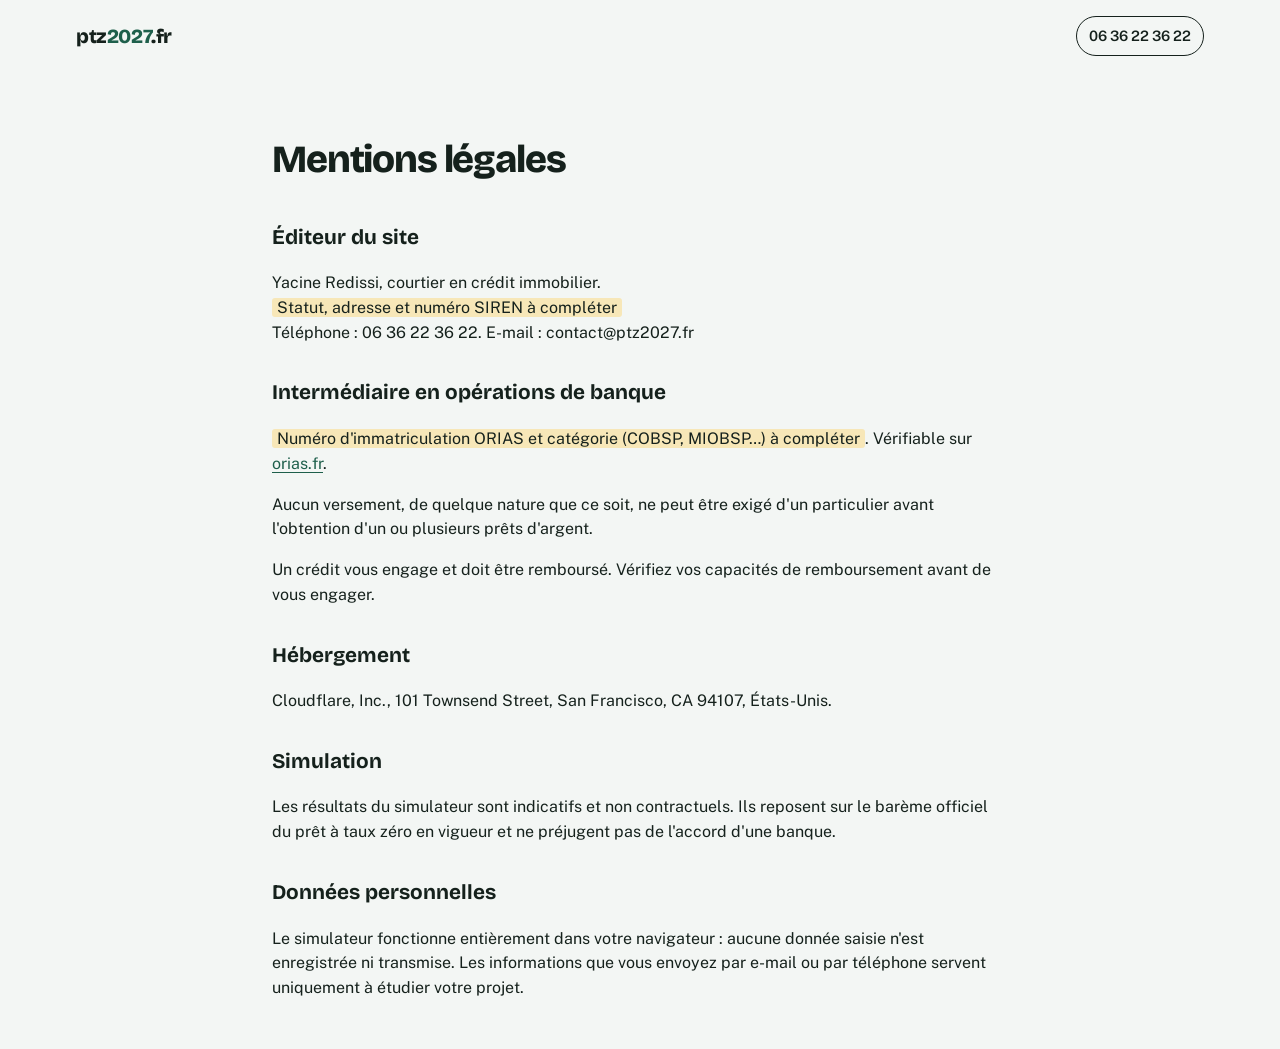
==== mentions-legales.html @ 35738013 "Simulateur PTZ : première version Barème officiel 2026 (offres depuis avril 2025, dispositif jusqu'a" ====
<!doctype html>
<html lang="fr">
<head>
  <meta charset="utf-8">
  <meta name="viewport" content="width=device-width, initial-scale=1">
  <title>Mentions légales | ptz2027.fr</title>
  <meta name="robots" content="noindex">
  <link rel="preconnect" href="https://fonts.googleapis.com">
  <link rel="preconnect" href="https://fonts.gstatic.com" crossorigin>
  <link href="https://fonts.googleapis.com/css2?family=Bricolage+Grotesque:opsz,wght@12..96,700;12..96,800&family=Public+Sans:wght@400;600&display=swap" rel="stylesheet">
  <link rel="stylesheet" href="styles.css">
</head>
<body>
  <header class="site-header">
    <a class="brand" href="/">ptz<span>2027</span>.fr</a>
    <a class="header-call" href="tel:+33636223622">06 36 22 36 22</a>
  </header>
  <main class="legal">
    <h1>Mentions légales</h1>

    <h2>Éditeur du site</h2>
    <p>Yacine Redissi, courtier en crédit immobilier.<br>
    <span class="todo">Statut, adresse et numéro SIREN à compléter</span><br>
    Téléphone : 06 36 22 36 22. E-mail : contact@ptz2027.fr</p>

    <h2>Intermédiaire en opérations de banque</h2>
    <p><span class="todo">Numéro d'immatriculation ORIAS et catégorie (COBSP, MIOBSP…) à compléter</span>. Vérifiable sur <a href="https://www.orias.fr" target="_blank" rel="noopener">orias.fr</a>.</p>
    <p>Aucun versement, de quelque nature que ce soit, ne peut être exigé d'un particulier avant l'obtention d'un ou plusieurs prêts d'argent.</p>
    <p>Un crédit vous engage et doit être remboursé. Vérifiez vos capacités de remboursement avant de vous engager.</p>

    <h2>Hébergement</h2>
    <p>Cloudflare, Inc., 101 Townsend Street, San Francisco, CA 94107, États-Unis.</p>

    <h2>Simulation</h2>
    <p>Les résultats du simulateur sont indicatifs et non contractuels. Ils reposent sur le barème officiel du prêt à taux zéro en vigueur et ne préjugent pas de l'accord d'une banque.</p>

    <h2>Données personnelles</h2>
    <p>Le simulateur fonctionne entièrement dans votre navigateur : aucune donnée saisie n'est enregistrée ni transmise. Les informations que vous envoyez par e-mail ou par téléphone servent uniquement à étudier votre projet.</p>
  </main>
</body>
</html>
---- styles.css ----
:root {
  --paper: #F3F6F4;
  --surface: #FFFFFF;
  --ink: #15211C;
  --muted: #55655D;
  --line: #CAD6D0;
  --green: #1E5F4B;
  --green-deep: #134335;
  --green-soft: #DDE9E3;
  --amber: #E9B949;
  --amber-soft: #F7E7B8;
  --danger: #A33A2A;

  --display: "Bricolage Grotesque", "Arial Narrow", sans-serif;
  --text: "Public Sans", system-ui, sans-serif;

  --s1: 0.25rem; --s2: 0.5rem; --s3: 0.75rem; --s4: 1rem;
  --s5: 1.5rem; --s6: 2rem; --s7: 3rem; --s8: 4.5rem;
  --radius-s: 6px;
  --radius-l: 18px;
}

* { box-sizing: border-box; }

html { -webkit-text-size-adjust: 100%; }

body {
  margin: 0;
  background: var(--paper);
  color: var(--ink);
  font-family: var(--text);
  font-size: 1rem;
  line-height: 1.55;
}

a { color: var(--green); text-underline-offset: 0.18em; }
a:hover { color: var(--green-deep); }

:focus-visible { outline: 3px solid var(--amber); outline-offset: 2px; }

/* En-tête */
.site-header {
  display: flex;
  justify-content: space-between;
  align-items: center;
  max-width: 1160px;
  margin: 0 auto;
  padding: var(--s4) var(--s4);
}
.brand {
  font-family: var(--display);
  font-weight: 800;
  font-size: 1.25rem;
  letter-spacing: -0.02em;
  color: var(--ink);
  text-decoration: none;
}
.brand span { color: var(--green); }
.header-call {
  font-weight: 600;
  text-decoration: none;
  color: var(--ink);
  padding: var(--s2) var(--s3);
  border: 1.5px solid var(--ink);
  border-radius: 999px;
  font-size: 0.9rem;
}
.header-call:hover { background: var(--ink); color: var(--paper); }

main { max-width: 1160px; margin: 0 auto; padding: 0 var(--s4); }

/* Intro */
.intro { padding: var(--s6) 0 var(--s6); max-width: 46rem; }
.intro h1 {
  font-family: var(--display);
  font-weight: 800;
  font-size: clamp(2.3rem, 6vw, 4.2rem);
  line-height: 0.98;
  letter-spacing: -0.035em;
  margin: 0 0 var(--s4);
}
.lede { font-size: 1.15rem; color: var(--muted); margin: 0; max-width: 38rem; }

/* Simulateur */
.sim {
  display: grid;
  grid-template-columns: minmax(0, 1fr) minmax(0, 26rem);
  gap: var(--s6);
  align-items: start;
}

.sim-form fieldset {
  border: 0;
  margin: 0 0 var(--s6);
  padding: 0;
}
.sim-form legend {
  font-family: var(--display);
  font-weight: 700;
  font-size: 1.45rem;
  letter-spacing: -0.02em;
  display: flex;
  align-items: center;
  gap: var(--s3);
  margin-bottom: var(--s4);
  padding: 0;
}
.step {
  display: inline-grid;
  place-items: center;
  width: 2rem; height: 2rem;
  border-radius: 50%;
  background: var(--ink);
  color: var(--paper);
  font-size: 1rem;
}

.field { margin-bottom: var(--s5); }
.field > label, .field > .label {
  display: block;
  font-weight: 600;
  margin-bottom: var(--s2);
}
.hint { margin: var(--s2) 0 0; font-size: 0.875rem; color: var(--muted); max-width: 36rem; }

select, .money input, .stepper input {
  font: inherit;
  color: var(--ink);
  background: var(--surface);
  border: 1.5px solid var(--line);
  border-radius: var(--radius-s);
}
select {
  width: 100%;
  padding: var(--s3) 2.5rem var(--s3) var(--s3);
  appearance: none;
  background-image: url("data:image/svg+xml,%3Csvg xmlns='http://www.w3.org/2000/svg' width='12' height='8' viewBox='0 0 12 8'%3E%3Cpath d='M1 1l5 5 5-5' fill='none' stroke='%2315211C' stroke-width='2'/%3E%3C/svg%3E");
  background-repeat: no-repeat;
  background-position: right 1rem center;
}
select:hover, .money input:hover, .stepper input:hover { border-color: var(--muted); }

.money { position: relative; max-width: 18rem; }
.money input {
  width: 100%;
  padding: var(--s3) 2.4rem var(--s3) var(--s3);
  font-size: 1.15rem;
  font-weight: 600;
  font-variant-numeric: tabular-nums;
}
.money span {
  position: absolute; right: var(--s3); top: 50%;
  transform: translateY(-50%);
  color: var(--muted); font-weight: 600;
}

/* Choix du type de logement */
.choices {
  display: grid;
  grid-template-columns: repeat(2, minmax(0, 1fr));
  gap: var(--s2);
}
.choice { cursor: pointer; }
.choice input, .toggle input { position: absolute; opacity: 0; pointer-events: none; }
.choice span {
  display: block;
  height: 100%;
  padding: var(--s3) var(--s4);
  background: var(--surface);
  border: 1.5px solid var(--line);
  border-radius: var(--radius-s);
}
.choice strong { display: block; font-weight: 600; }
.choice small { color: var(--muted); font-size: 0.85rem; }
.choice:hover span { border-color: var(--muted); }
.choice input:checked + span {
  border-color: var(--green);
  background: var(--green-soft);
  box-shadow: inset 0 0 0 1px var(--green);
}
.choice input:focus-visible + span, .toggle input:focus-visible + span {
  outline: 3px solid var(--amber); outline-offset: 2px;
}

.toggle { display: inline-flex; border: 1.5px solid var(--line); border-radius: 999px; padding: 3px; background: var(--surface); }
.toggle label { cursor: pointer; }
.toggle span { display: block; padding: var(--s1) var(--s5); border-radius: 999px; font-weight: 600; }
.toggle input:checked + span { background: var(--ink); color: var(--paper); }

.stepper { display: inline-flex; align-items: stretch; }
.stepper button {
  font: inherit; font-size: 1.3rem; font-weight: 600;
  width: 2.8rem;
  background: var(--surface);
  border: 1.5px solid var(--line);
  color: var(--ink);
  cursor: pointer;
}
.stepper button:first-child { border-radius: var(--radius-s) 0 0 var(--radius-s); }
.stepper button:last-child { border-radius: 0 var(--radius-s) var(--radius-s) 0; }
.stepper button:hover { background: var(--green-soft); }
.stepper input {
  width: 4rem; text-align: center;
  border-radius: 0; border-left: 0; border-right: 0;
  font-size: 1.15rem; font-weight: 600;
  -moz-appearance: textfield;
}
.stepper input::-webkit-outer-spin-button,
.stepper input::-webkit-inner-spin-button { -webkit-appearance: none; margin: 0; }

.advanced { border-top: 1.5px solid var(--line); padding-top: var(--s4); margin-bottom: var(--s6); }
.advanced summary { cursor: pointer; font-weight: 600; color: var(--green); margin-bottom: var(--s4); }

/* Résultat */
.result {
  position: sticky;
  top: var(--s4);
  background: var(--green-deep);
  color: #EEF4F1;
  border-radius: var(--radius-l);
  padding: var(--s5);
}
.result-label { margin: 0; font-weight: 600; color: #B9CEC5; }
.amount {
  font-family: var(--display);
  font-weight: 800;
  font-size: clamp(3rem, 8vw, 4.4rem);
  line-height: 1;
  letter-spacing: -0.04em;
  margin: var(--s2) 0 var(--s2);
  font-variant-numeric: tabular-nums;
  color: #FFFFFF;
}
.result-sub { margin: 0 0 var(--s5); color: #B9CEC5; font-size: 0.95rem; }

/* Frise de remboursement : une case par année */
.timeline { margin-bottom: var(--s5); }
.timeline-bar {
  display: grid;
  grid-auto-flow: column;
  grid-auto-columns: 1fr;
  gap: 3px;
  height: 2.6rem;
}
.timeline-bar i {
  display: block;
  border-radius: 3px;
  background: #6FA28E;
  transform-origin: bottom;
}
.timeline-bar i.d { background: var(--amber); }
.timeline-bar i.off { background: rgba(255,255,255,0.08); }
.timeline-bar.animate i { animation: grow 420ms cubic-bezier(.2,.8,.2,1) both; }
@keyframes grow { from { transform: scaleY(0.15); opacity: 0.4; } to { transform: none; opacity: 1; } }
.timeline-legend { display: flex; gap: var(--s4); margin-top: var(--s2); font-size: 0.8rem; color: #B9CEC5; flex-wrap: wrap; }
.lg::before { content: ""; display: inline-block; width: 0.7rem; height: 0.7rem; border-radius: 2px; margin-right: 0.4rem; vertical-align: -0.05rem; }
.lg-differe::before { background: var(--amber); }
.lg-remb::before { background: #6FA28E; }

.facts {
  display: grid;
  grid-template-columns: 1fr 1fr;
  gap: var(--s3) var(--s4);
  margin: 0 0 var(--s4);
  padding-top: var(--s4);
  border-top: 1px solid rgba(255,255,255,0.15);
}
.facts dt { font-size: 0.82rem; color: #B9CEC5; }
.facts dd { margin: 0; font-weight: 600; font-size: 1.1rem; font-variant-numeric: tabular-nums; }
.note { font-size: 0.85rem; color: #B9CEC5; margin: 0; }
.note:empty { display: none; }

.reasons { margin: var(--s3) 0 var(--s4); padding-left: 1.1rem; }
.reasons li { margin-bottom: var(--s2); }

.cta {
  margin-top: var(--s5);
  padding-top: var(--s5);
  border-top: 1px solid rgba(255,255,255,0.15);
}
.cta p { margin: 0 0 var(--s4); font-size: 0.95rem; }
.btn {
  display: block;
  text-align: center;
  font-weight: 600;
  text-decoration: none;
  padding: var(--s3) var(--s4);
  border-radius: 999px;
  background: var(--amber);
  color: var(--ink);
  margin-bottom: var(--s2);
}
.btn:hover { background: #F2CB66; color: var(--ink); }
.btn-ghost { background: transparent; color: #EEF4F1; border: 1.5px solid rgba(255,255,255,0.4); }
.btn-ghost:hover { background: rgba(255,255,255,0.08); color: #FFFFFF; }

/* Explications */
.explain, .faq { padding: var(--s8) 0 0; }
.explain h2, .faq h2 {
  font-family: var(--display);
  font-weight: 800;
  font-size: clamp(1.8rem, 4vw, 2.6rem);
  letter-spacing: -0.03em;
  line-height: 1.05;
  margin: 0 0 var(--s5);
}
.explain-grid {
  display: grid;
  grid-template-columns: repeat(2, minmax(0, 1fr));
  gap: var(--s5) var(--s6);
}
.explain h3 { font-family: var(--display); font-weight: 700; font-size: 1.2rem; margin: 0 0 var(--s2); }
.explain p { margin: 0; color: var(--muted); max-width: 34rem; }

.faq { max-width: 46rem; }
.faq details { border-top: 1.5px solid var(--line); padding: var(--s4) 0; }
.faq details:last-of-type { border-bottom: 1.5px solid var(--line); }
.faq summary { cursor: pointer; font-weight: 600; font-size: 1.05rem; }
.faq details p { margin: var(--s3) 0 0; color: var(--muted); }

.site-footer {
  max-width: 1160px;
  margin: var(--s8) auto 0;
  padding: var(--s5) var(--s4) var(--s6);
  font-size: 0.85rem;
  color: var(--muted);
  border-top: 1.5px solid var(--line);
}
.site-footer p { max-width: 46rem; }

/* Mobile */
@media (max-width: 860px) {
  .sim { grid-template-columns: 1fr; }
  .result { position: static; }
  .explain-grid { grid-template-columns: 1fr; }
}
@media (max-width: 520px) {
  .choices { grid-template-columns: 1fr; }
  .intro { padding-top: var(--s4); }
}

@media (prefers-reduced-motion: reduce) {
  .timeline-bar.animate i { animation: none; }
}

/* Page mentions légales */
.legal { max-width: 46rem; padding: var(--s6) 0; }
.legal h1 { font-family: var(--display); font-weight: 800; font-size: 2.4rem; letter-spacing: -0.03em; }
.legal h2 { font-family: var(--display); font-weight: 700; font-size: 1.3rem; margin-top: var(--s6); }
.todo { background: var(--amber-soft); padding: 0 0.3em; border-radius: 3px; }
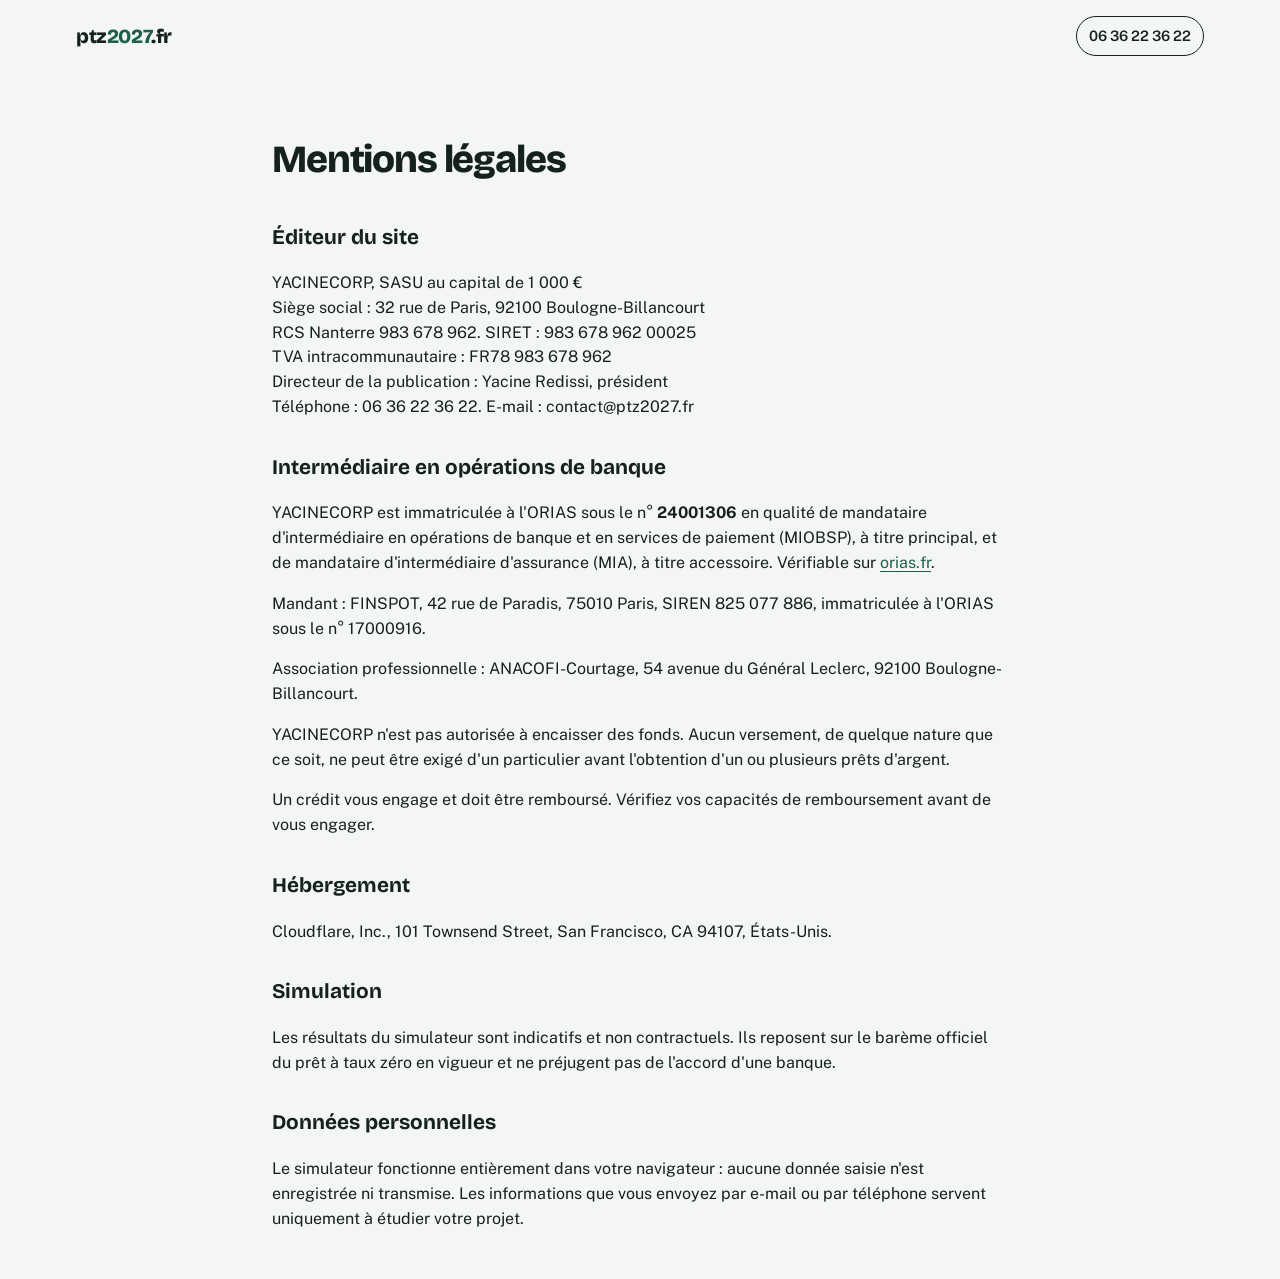
==== commit 39fa0f75: "Mentions légales complètes (YACINECORP, ORIAS 24001306, mandant FINSPOT) Co-Authored-By: Claude Opus" ====
--- a/mentions-legales.html
+++ b/mentions-legales.html
@@ -19,13 +19,18 @@
     <h1>Mentions légales</h1>
 
     <h2>Éditeur du site</h2>
-    <p>Yacine Redissi, courtier en crédit immobilier.<br>
-    <span class="todo">Statut, adresse et numéro SIREN à compléter</span><br>
+    <p>YACINECORP, SASU au capital de 1 000 €<br>
+    Siège social : 32 rue de Paris, 92100 Boulogne-Billancourt<br>
+    RCS Nanterre 983 678 962. SIRET : 983 678 962 00025<br>
+    TVA intracommunautaire : FR78 983 678 962<br>
+    Directeur de la publication : Yacine Redissi, président<br>
     Téléphone : 06 36 22 36 22. E-mail : contact@ptz2027.fr</p>
 
     <h2>Intermédiaire en opérations de banque</h2>
-    <p><span class="todo">Numéro d'immatriculation ORIAS et catégorie (COBSP, MIOBSP…) à compléter</span>. Vérifiable sur <a href="https://www.orias.fr" target="_blank" rel="noopener">orias.fr</a>.</p>
-    <p>Aucun versement, de quelque nature que ce soit, ne peut être exigé d'un particulier avant l'obtention d'un ou plusieurs prêts d'argent.</p>
+    <p>YACINECORP est immatriculée à l'ORIAS sous le n° <strong>24001306</strong> en qualité de mandataire d'intermédiaire en opérations de banque et en services de paiement (MIOBSP), à titre principal, et de mandataire d'intermédiaire d'assurance (MIA), à titre accessoire. Vérifiable sur <a href="https://www.orias.fr" target="_blank" rel="noopener">orias.fr</a>.</p>
+    <p>Mandant : FINSPOT, 42 rue de Paradis, 75010 Paris, SIREN 825 077 886, immatriculée à l'ORIAS sous le n° 17000916.</p>
+    <p>Association professionnelle : ANACOFI-Courtage, 54 avenue du Général Leclerc, 92100 Boulogne-Billancourt.</p>
+    <p>YACINECORP n'est pas autorisée à encaisser des fonds. Aucun versement, de quelque nature que ce soit, ne peut être exigé d'un particulier avant l'obtention d'un ou plusieurs prêts d'argent.</p>
     <p>Un crédit vous engage et doit être remboursé. Vérifiez vos capacités de remboursement avant de vous engager.</p>
 
     <h2>Hébergement</h2>
--- a/styles.css
+++ b/styles.css
@@ -154,6 +154,18 @@
   color: var(--muted); font-weight: 600;
 }
 
+.cp-row { display: flex; gap: var(--s2); flex-wrap: wrap; }
+.cp-row input, .cp-row select {
+  font: inherit; color: var(--ink); background: var(--surface);
+  border: 1.5px solid var(--line); border-radius: var(--radius-s);
+  padding: var(--s3);
+}
+.cp-row input { width: 8.5rem; font-size: 1.15rem; font-weight: 600; letter-spacing: 0.06em; font-variant-numeric: tabular-nums; }
+.cp-row select { flex: 1; min-width: 12rem; width: auto; }
+.cp-status[data-kind="ok"] { color: var(--green); font-weight: 600; }
+.cp-status[data-kind="ok"]::before { content: "✓ "; }
+.cp-status[data-kind="warn"] { color: var(--danger); }
+
 /* Choix du type de logement */
 .choices {
   display: grid;
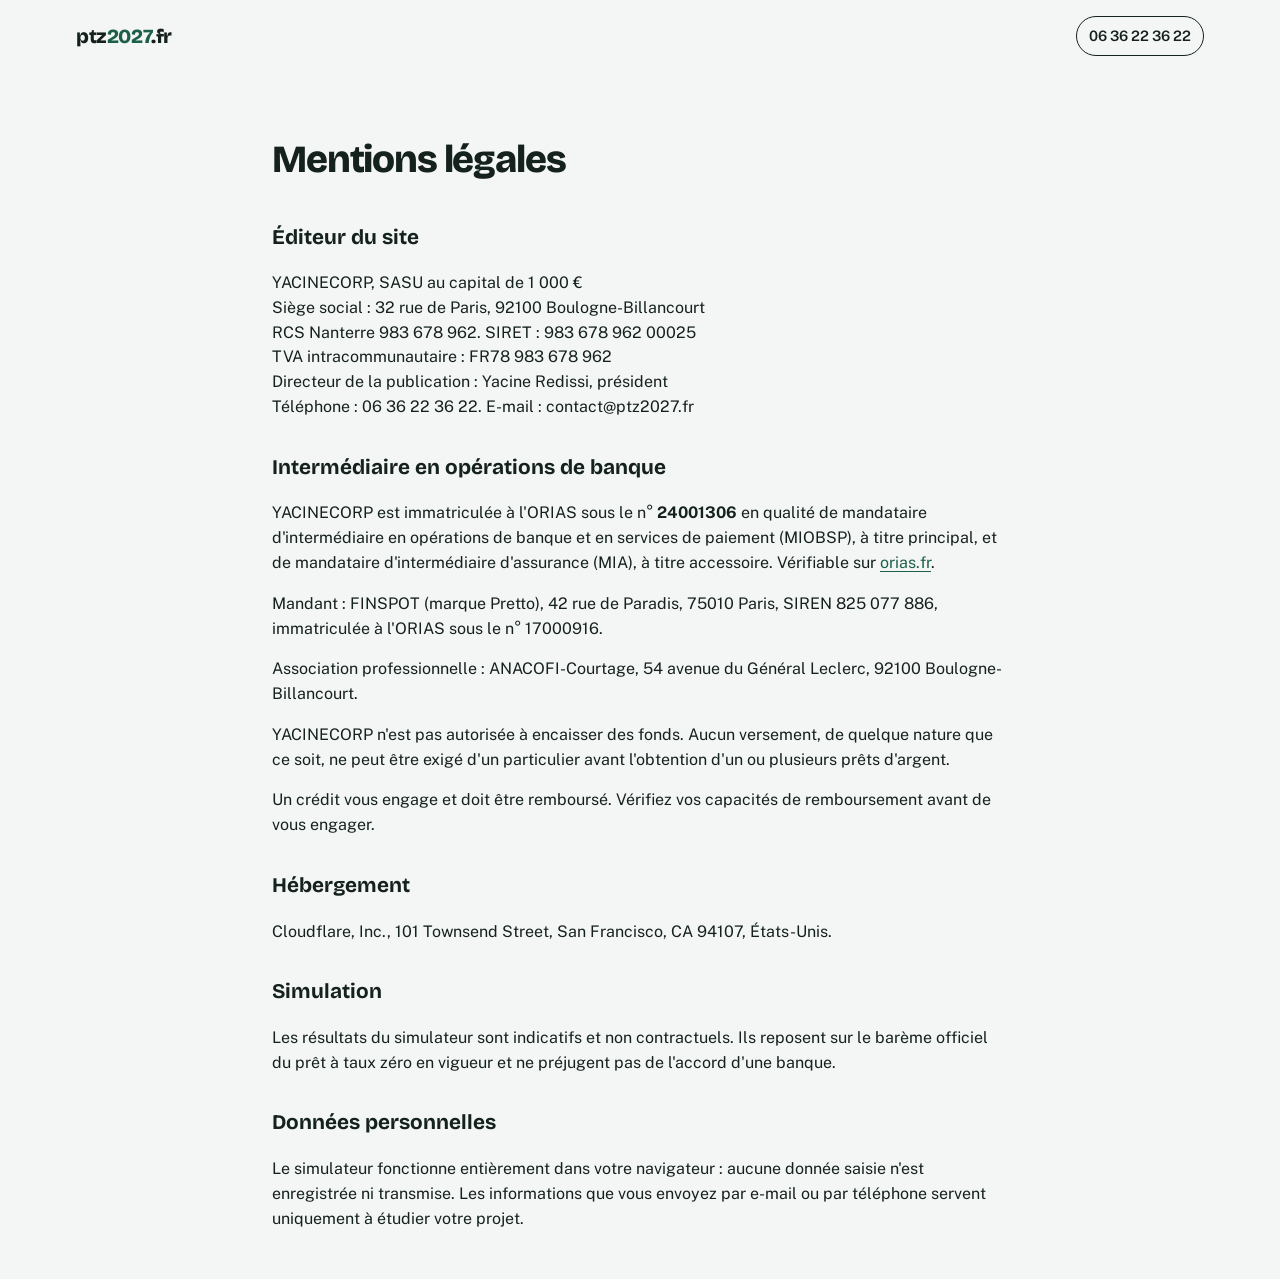
==== commit 56b53857: "Mentions légales : préciser la marque Pretto du mandant FINSPOT Co-Authored-By: Claude Opus 5.5 <nor" ====
--- a/mentions-legales.html
+++ b/mentions-legales.html
@@ -28,7 +28,7 @@
 
     <h2>Intermédiaire en opérations de banque</h2>
     <p>YACINECORP est immatriculée à l'ORIAS sous le n° <strong>24001306</strong> en qualité de mandataire d'intermédiaire en opérations de banque et en services de paiement (MIOBSP), à titre principal, et de mandataire d'intermédiaire d'assurance (MIA), à titre accessoire. Vérifiable sur <a href="https://www.orias.fr" target="_blank" rel="noopener">orias.fr</a>.</p>
-    <p>Mandant : FINSPOT, 42 rue de Paradis, 75010 Paris, SIREN 825 077 886, immatriculée à l'ORIAS sous le n° 17000916.</p>
+    <p>Mandant : FINSPOT (marque Pretto), 42 rue de Paradis, 75010 Paris, SIREN 825 077 886, immatriculée à l'ORIAS sous le n° 17000916.</p>
     <p>Association professionnelle : ANACOFI-Courtage, 54 avenue du Général Leclerc, 92100 Boulogne-Billancourt.</p>
     <p>YACINECORP n'est pas autorisée à encaisser des fonds. Aucun versement, de quelque nature que ce soit, ne peut être exigé d'un particulier avant l'obtention d'un ou plusieurs prêts d'argent.</p>
     <p>Un crédit vous engage et doit être remboursé. Vérifiez vos capacités de remboursement avant de vous engager.</p>
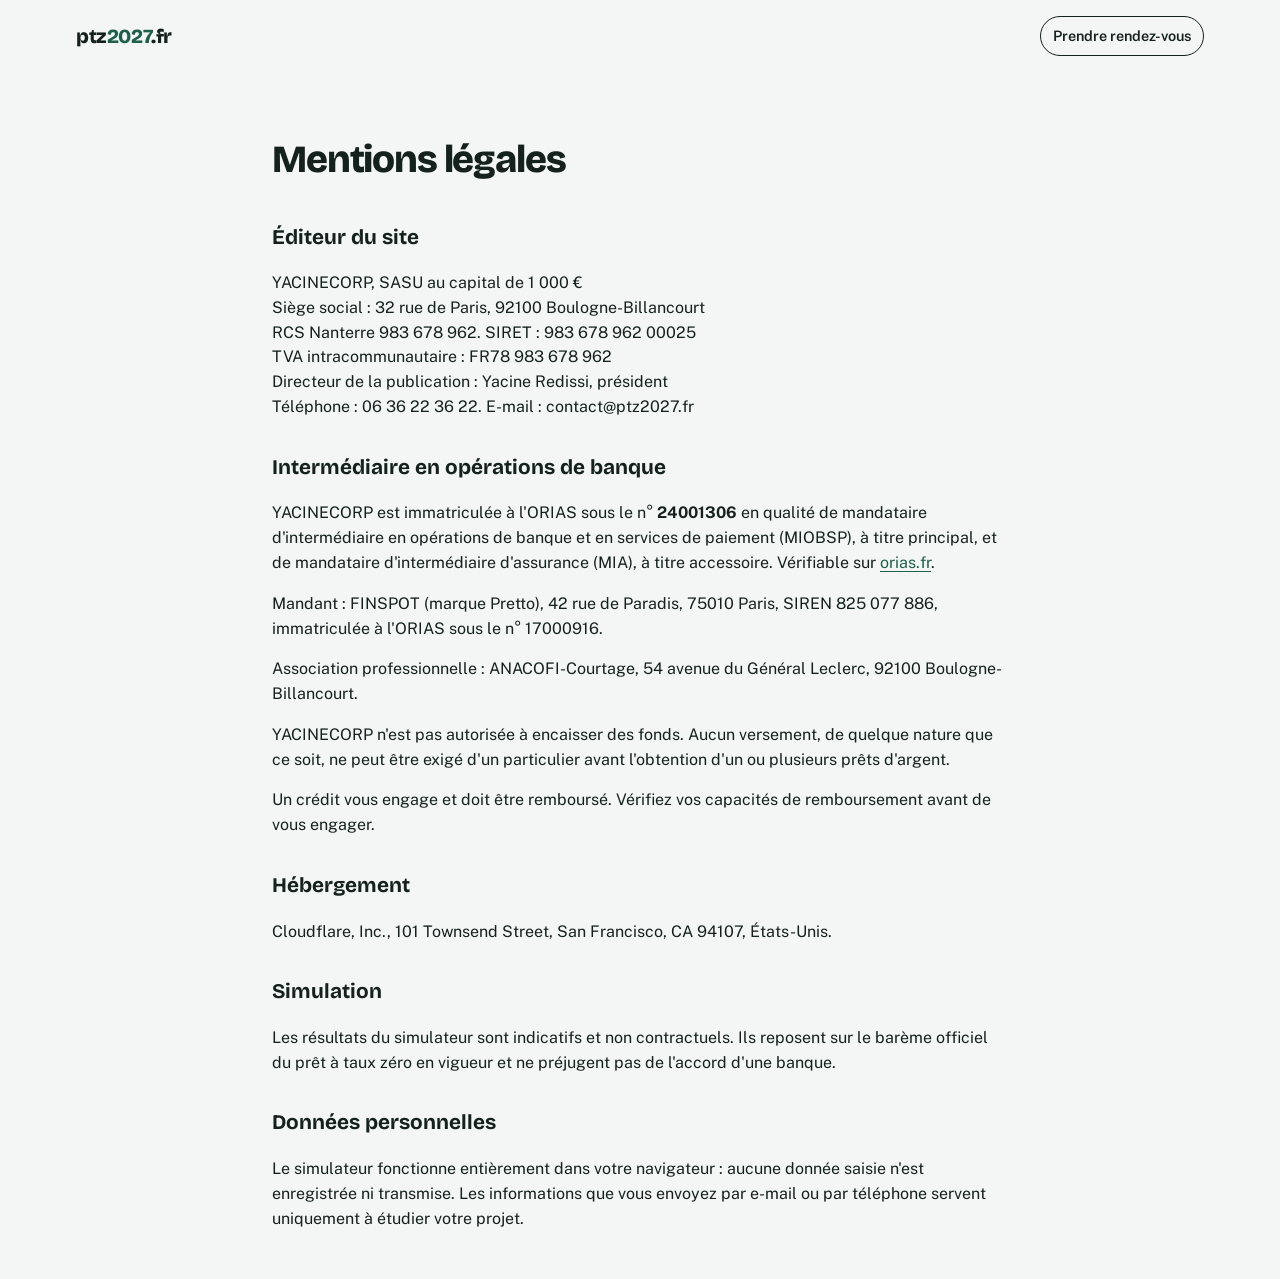
==== commit f996ea18: "Boutons de contact remplacés par la prise de rendez-vous Calendly Co-Authored-By: Claude Opus 5.5 <n" ====
--- a/mentions-legales.html
+++ b/mentions-legales.html
@@ -13,7 +13,7 @@
 <body>
   <header class="site-header">
     <a class="brand" href="/">ptz<span>2027</span>.fr</a>
-    <a class="header-call" href="tel:+33636223622">06 36 22 36 22</a>
+    <a class="header-call" href="https://calendly.com/monpotecourtier/rdv-courtier-credit-reco-denise-clone" target="_blank" rel="noopener" data-calendly>Prendre rendez-vous</a>
   </header>
   <main class="legal">
     <h1>Mentions légales</h1>
@@ -42,5 +42,6 @@
     <h2>Données personnelles</h2>
     <p>Le simulateur fonctionne entièrement dans votre navigateur : aucune donnée saisie n'est enregistrée ni transmise. Les informations que vous envoyez par e-mail ou par téléphone servent uniquement à étudier votre projet.</p>
   </main>
+  <script src="rdv.js"></script>
 </body>
 </html>
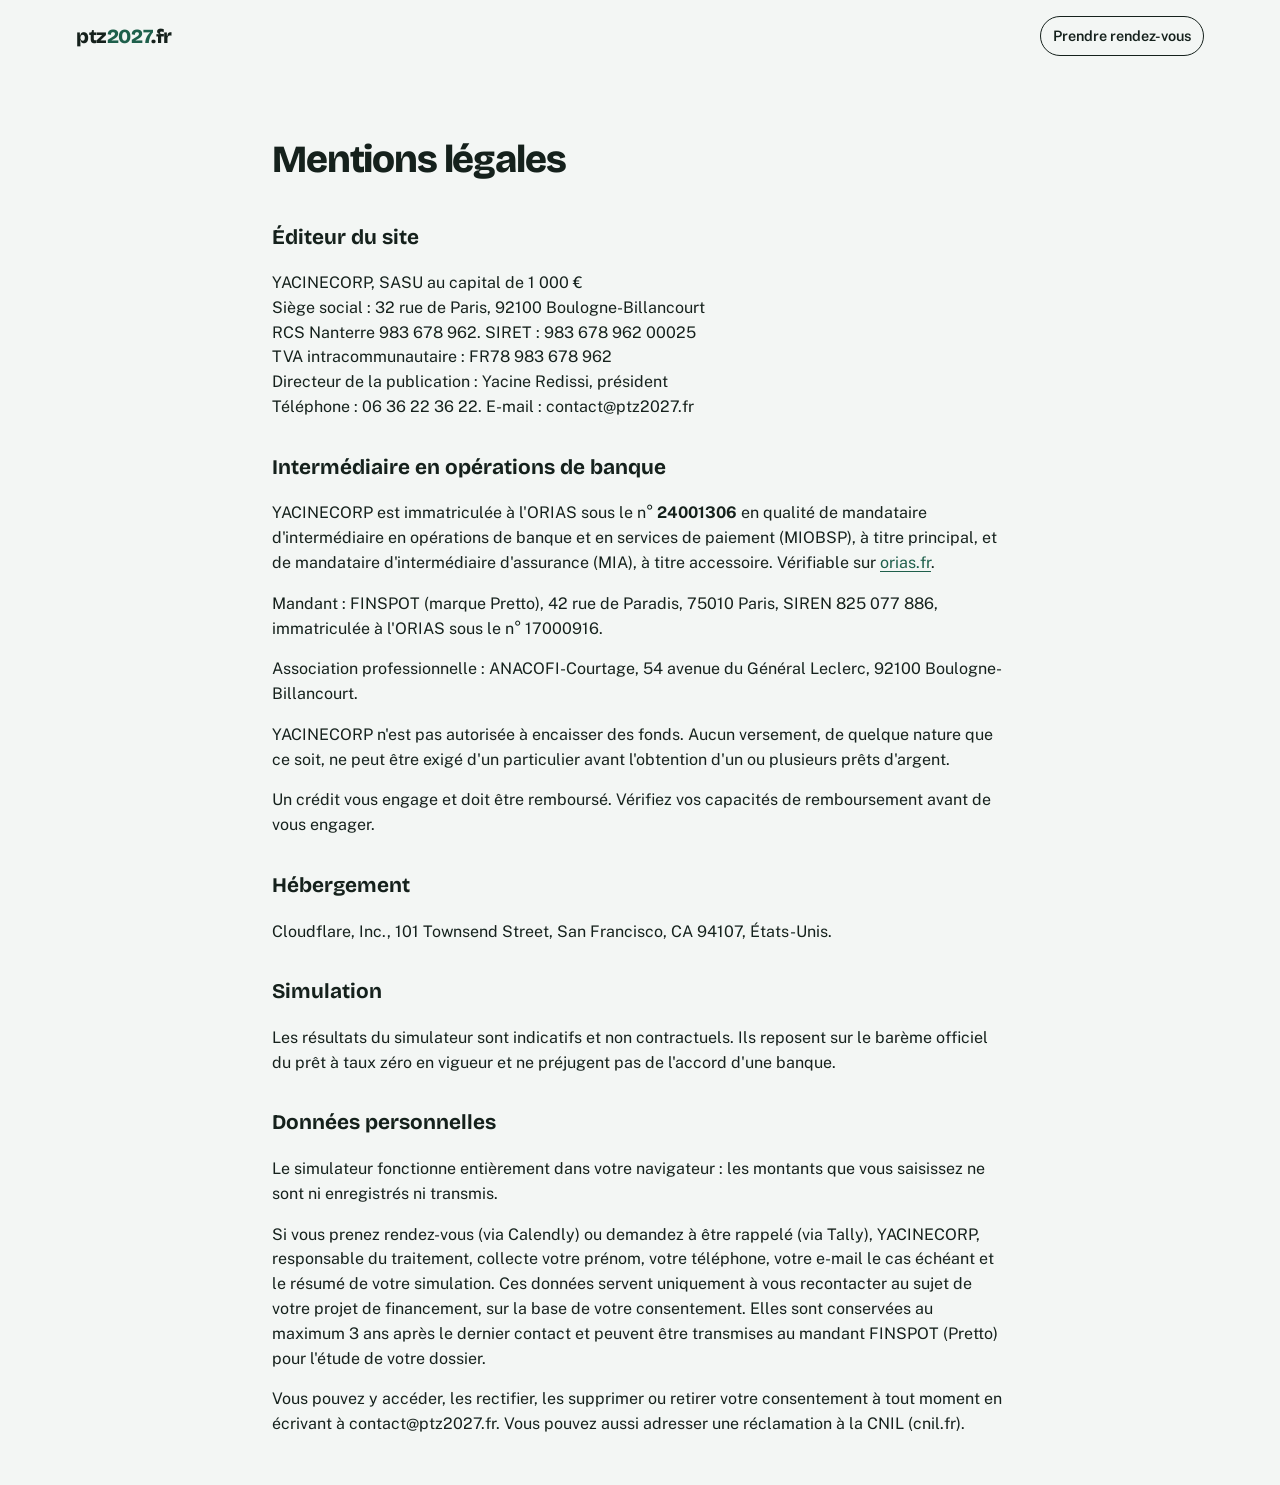
==== commit bef45961: "Demande de rappel par téléphone (formulaire Tally avec la simulation) et politique de données Co-Aut" ====
--- a/mentions-legales.html
+++ b/mentions-legales.html
@@ -40,7 +40,9 @@
     <p>Les résultats du simulateur sont indicatifs et non contractuels. Ils reposent sur le barème officiel du prêt à taux zéro en vigueur et ne préjugent pas de l'accord d'une banque.</p>
 
     <h2>Données personnelles</h2>
-    <p>Le simulateur fonctionne entièrement dans votre navigateur : aucune donnée saisie n'est enregistrée ni transmise. Les informations que vous envoyez par e-mail ou par téléphone servent uniquement à étudier votre projet.</p>
+    <p>Le simulateur fonctionne entièrement dans votre navigateur : les montants que vous saisissez ne sont ni enregistrés ni transmis.</p>
+    <p>Si vous prenez rendez-vous (via Calendly) ou demandez à être rappelé (via Tally), YACINECORP, responsable du traitement, collecte votre prénom, votre téléphone, votre e-mail le cas échéant et le résumé de votre simulation. Ces données servent uniquement à vous recontacter au sujet de votre projet de financement, sur la base de votre consentement. Elles sont conservées au maximum 3 ans après le dernier contact et peuvent être transmises au mandant FINSPOT (Pretto) pour l'étude de votre dossier.</p>
+    <p>Vous pouvez y accéder, les rectifier, les supprimer ou retirer votre consentement à tout moment en écrivant à contact@ptz2027.fr. Vous pouvez aussi adresser une réclamation à la CNIL (cnil.fr).</p>
   </main>
   <script src="rdv.js"></script>
 </body>
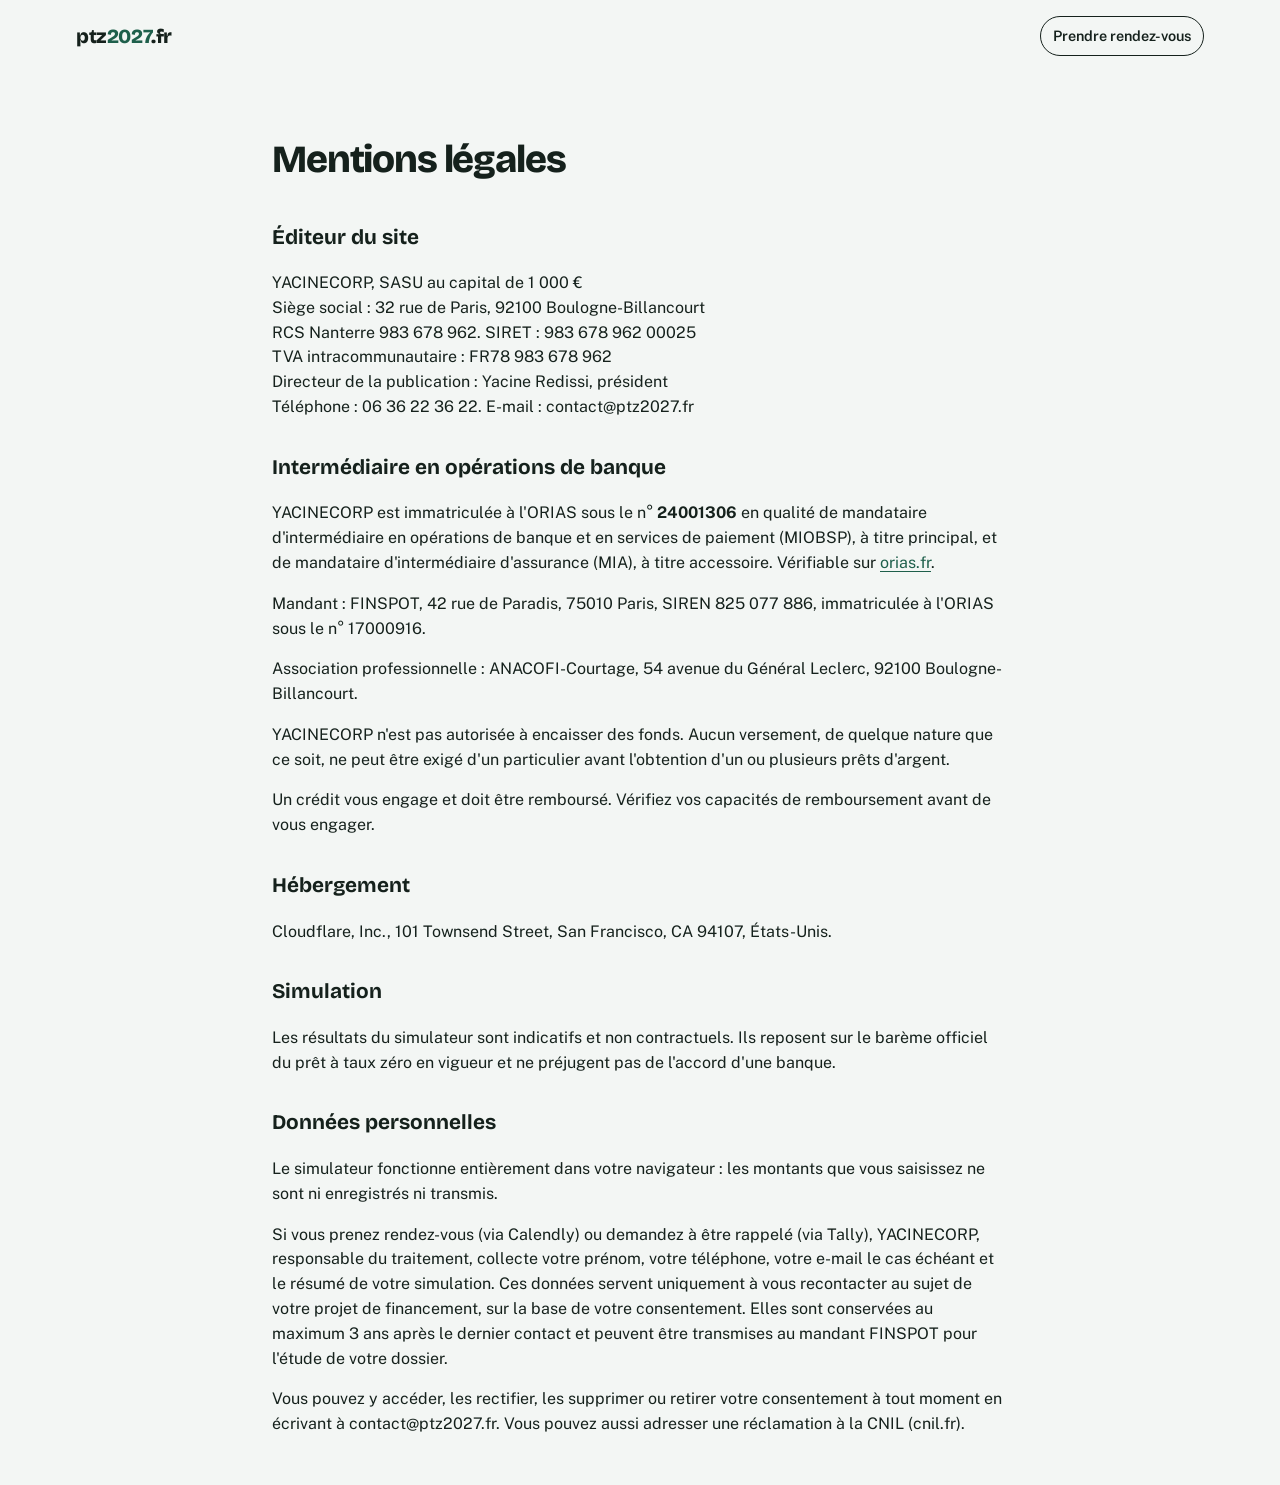
==== commit eb64e1fb: "Mentions légales : mandant indiqué sous sa seule dénomination FINSPOT Co-Authored-By: Claude Opus 5." ====
--- a/mentions-legales.html
+++ b/mentions-legales.html
@@ -28,7 +28,7 @@
 
     <h2>Intermédiaire en opérations de banque</h2>
     <p>YACINECORP est immatriculée à l'ORIAS sous le n° <strong>24001306</strong> en qualité de mandataire d'intermédiaire en opérations de banque et en services de paiement (MIOBSP), à titre principal, et de mandataire d'intermédiaire d'assurance (MIA), à titre accessoire. Vérifiable sur <a href="https://www.orias.fr" target="_blank" rel="noopener">orias.fr</a>.</p>
-    <p>Mandant : FINSPOT (marque Pretto), 42 rue de Paradis, 75010 Paris, SIREN 825 077 886, immatriculée à l'ORIAS sous le n° 17000916.</p>
+    <p>Mandant : FINSPOT, 42 rue de Paradis, 75010 Paris, SIREN 825 077 886, immatriculée à l'ORIAS sous le n° 17000916.</p>
     <p>Association professionnelle : ANACOFI-Courtage, 54 avenue du Général Leclerc, 92100 Boulogne-Billancourt.</p>
     <p>YACINECORP n'est pas autorisée à encaisser des fonds. Aucun versement, de quelque nature que ce soit, ne peut être exigé d'un particulier avant l'obtention d'un ou plusieurs prêts d'argent.</p>
     <p>Un crédit vous engage et doit être remboursé. Vérifiez vos capacités de remboursement avant de vous engager.</p>
@@ -41,7 +41,7 @@
 
     <h2>Données personnelles</h2>
     <p>Le simulateur fonctionne entièrement dans votre navigateur : les montants que vous saisissez ne sont ni enregistrés ni transmis.</p>
-    <p>Si vous prenez rendez-vous (via Calendly) ou demandez à être rappelé (via Tally), YACINECORP, responsable du traitement, collecte votre prénom, votre téléphone, votre e-mail le cas échéant et le résumé de votre simulation. Ces données servent uniquement à vous recontacter au sujet de votre projet de financement, sur la base de votre consentement. Elles sont conservées au maximum 3 ans après le dernier contact et peuvent être transmises au mandant FINSPOT (Pretto) pour l'étude de votre dossier.</p>
+    <p>Si vous prenez rendez-vous (via Calendly) ou demandez à être rappelé (via Tally), YACINECORP, responsable du traitement, collecte votre prénom, votre téléphone, votre e-mail le cas échéant et le résumé de votre simulation. Ces données servent uniquement à vous recontacter au sujet de votre projet de financement, sur la base de votre consentement. Elles sont conservées au maximum 3 ans après le dernier contact et peuvent être transmises au mandant FINSPOT pour l'étude de votre dossier.</p>
     <p>Vous pouvez y accéder, les rectifier, les supprimer ou retirer votre consentement à tout moment en écrivant à contact@ptz2027.fr. Vous pouvez aussi adresser une réclamation à la CNIL (cnil.fr).</p>
   </main>
   <script src="rdv.js"></script>
--- a/styles.css
+++ b/styles.css
@@ -360,3 +360,44 @@
 .legal h1 { font-family: var(--display); font-weight: 800; font-size: 2.4rem; letter-spacing: -0.03em; }
 .legal h2 { font-family: var(--display); font-weight: 700; font-size: 1.3rem; margin-top: var(--s6); }
 .todo { background: var(--amber-soft); padding: 0 0.3em; border-radius: 3px; }
+
+/* Guides */
+.article { max-width: 46rem; padding: var(--s5) var(--s4) 0; }
+main.article { margin: 0 auto; }
+.crumbs { font-size: 0.875rem; color: var(--muted); margin: 0 0 var(--s4); }
+.crumbs a { color: var(--muted); }
+.article h1 {
+  font-family: var(--display); font-weight: 800;
+  font-size: clamp(2rem, 5vw, 3.2rem); line-height: 1.02; letter-spacing: -0.03em;
+  margin: 0 0 var(--s4);
+}
+.article h2 {
+  font-family: var(--display); font-weight: 700; font-size: 1.5rem;
+  letter-spacing: -0.02em; margin: var(--s7) 0 var(--s3);
+}
+.article p, .article li { max-width: 40rem; }
+.article ul { padding-left: 1.2rem; }
+.article li { margin-bottom: var(--s2); }
+.table-wrap { overflow-x: auto; margin: var(--s4) 0; border: 1.5px solid var(--line); border-radius: var(--radius-s); background: var(--surface); }
+.table-wrap table { border-collapse: collapse; width: 100%; font-size: 0.92rem; font-variant-numeric: tabular-nums; }
+.table-wrap th, .table-wrap td { padding: var(--s2) var(--s3); text-align: left; white-space: nowrap; border-bottom: 1px solid var(--line); }
+.table-wrap th { background: var(--green-soft); font-weight: 600; }
+.table-wrap tr:last-child td { border-bottom: 0; }
+.article-cta {
+  margin: var(--s7) 0 0; padding: var(--s5);
+  background: var(--green-deep); color: #EEF4F1; border-radius: var(--radius-l);
+}
+.article-cta h2 { margin-top: 0; color: #fff; }
+.article-cta p { color: #B9CEC5; }
+.article-cta .btn { display: inline-block; margin: var(--s2) var(--s2) 0 0; }
+.guide-list a { font-weight: 600; }
+.guide-cards { list-style: none; padding: 0; display: grid; gap: var(--s3); }
+.guide-cards a {
+  display: block; padding: var(--s4) var(--s5); background: var(--surface);
+  border: 1.5px solid var(--line); border-radius: var(--radius-s);
+  text-decoration: none; color: var(--ink);
+}
+.guide-cards a:hover { border-color: var(--green); }
+.guide-cards strong { display: block; font-family: var(--display); font-size: 1.2rem; margin-bottom: var(--s1); }
+.guide-cards span { color: var(--muted); font-size: 0.95rem; }
+.updated { font-size: 0.85rem; color: var(--muted); margin-top: var(--s6); }
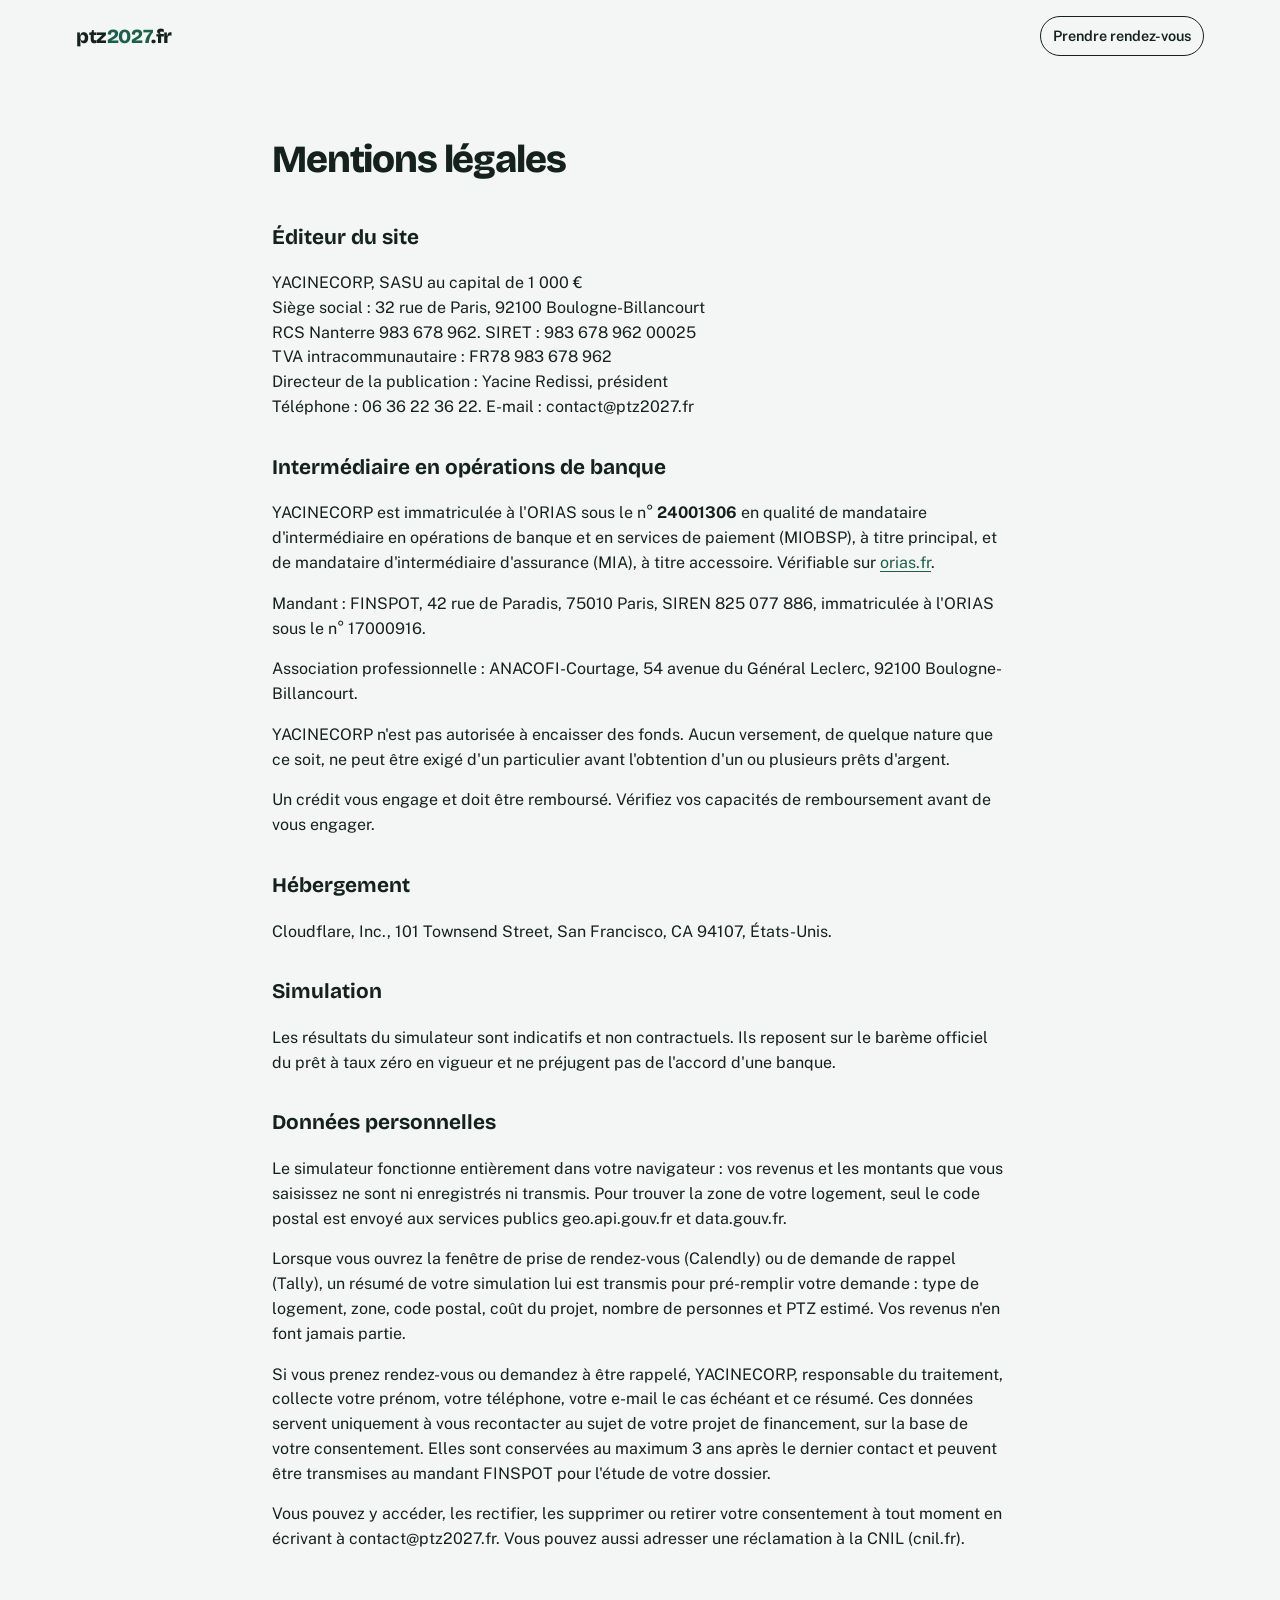
==== commit 452bc18a: "Sécurité : en-têtes (CSP, HSTS, anti-framing) et résumé transmis sans revenu Co-Authored-By: Claude " ====
--- a/mentions-legales.html
+++ b/mentions-legales.html
@@ -40,8 +40,9 @@
     <p>Les résultats du simulateur sont indicatifs et non contractuels. Ils reposent sur le barème officiel du prêt à taux zéro en vigueur et ne préjugent pas de l'accord d'une banque.</p>
 
     <h2>Données personnelles</h2>
-    <p>Le simulateur fonctionne entièrement dans votre navigateur : les montants que vous saisissez ne sont ni enregistrés ni transmis.</p>
-    <p>Si vous prenez rendez-vous (via Calendly) ou demandez à être rappelé (via Tally), YACINECORP, responsable du traitement, collecte votre prénom, votre téléphone, votre e-mail le cas échéant et le résumé de votre simulation. Ces données servent uniquement à vous recontacter au sujet de votre projet de financement, sur la base de votre consentement. Elles sont conservées au maximum 3 ans après le dernier contact et peuvent être transmises au mandant FINSPOT pour l'étude de votre dossier.</p>
+    <p>Le simulateur fonctionne entièrement dans votre navigateur : vos revenus et les montants que vous saisissez ne sont ni enregistrés ni transmis. Pour trouver la zone de votre logement, seul le code postal est envoyé aux services publics geo.api.gouv.fr et data.gouv.fr.</p>
+    <p>Lorsque vous ouvrez la fenêtre de prise de rendez-vous (Calendly) ou de demande de rappel (Tally), un résumé de votre simulation lui est transmis pour pré-remplir votre demande : type de logement, zone, code postal, coût du projet, nombre de personnes et PTZ estimé. Vos revenus n'en font jamais partie.</p>
+    <p>Si vous prenez rendez-vous ou demandez à être rappelé, YACINECORP, responsable du traitement, collecte votre prénom, votre téléphone, votre e-mail le cas échéant et ce résumé. Ces données servent uniquement à vous recontacter au sujet de votre projet de financement, sur la base de votre consentement. Elles sont conservées au maximum 3 ans après le dernier contact et peuvent être transmises au mandant FINSPOT pour l'étude de votre dossier.</p>
     <p>Vous pouvez y accéder, les rectifier, les supprimer ou retirer votre consentement à tout moment en écrivant à contact@ptz2027.fr. Vous pouvez aussi adresser une réclamation à la CNIL (cnil.fr).</p>
   </main>
   <script src="rdv.js"></script>
